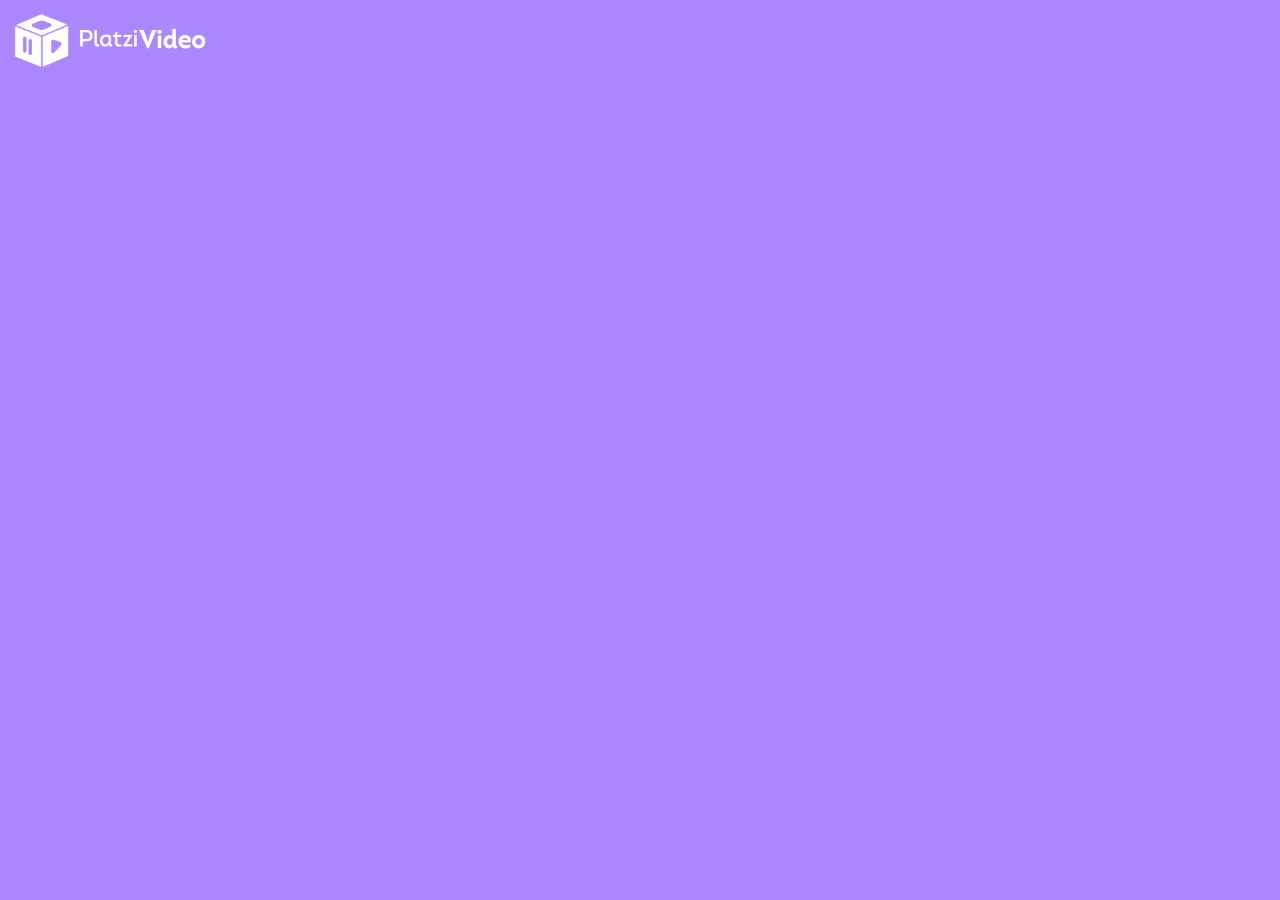
==== index.html @ b5d3c6d9 "First commit" ====
<!DOCTYPE html>
<html lang="en">
<head>
    <meta charset="UTF-8">
    <meta http-equiv="X-UA-Compatible" content="IE=edge">
    <meta name="viewport" content="width=device-width, initial-scale=1.0">
    <title>Platzi video</title>
    <link rel="stylesheet" href="style.css">
</head>
<body>
    <header class="header">
        <img class="header__img" src="imgs/logo_platzi_video.png" alt="Logo de Platzi video">
    </header>
</body>
</html>
---- style.css ----
* {
    box-sizing: border-box;
    margin: 0;
    background-color: #AB88FF;
}

html {
    font-size: 62.5%;
}

.header {
    width: 100%;
    height: 80px;
}

.header__img {
    width: 200px;
    margin-top: 10px;
    margin-left: 10px;
}
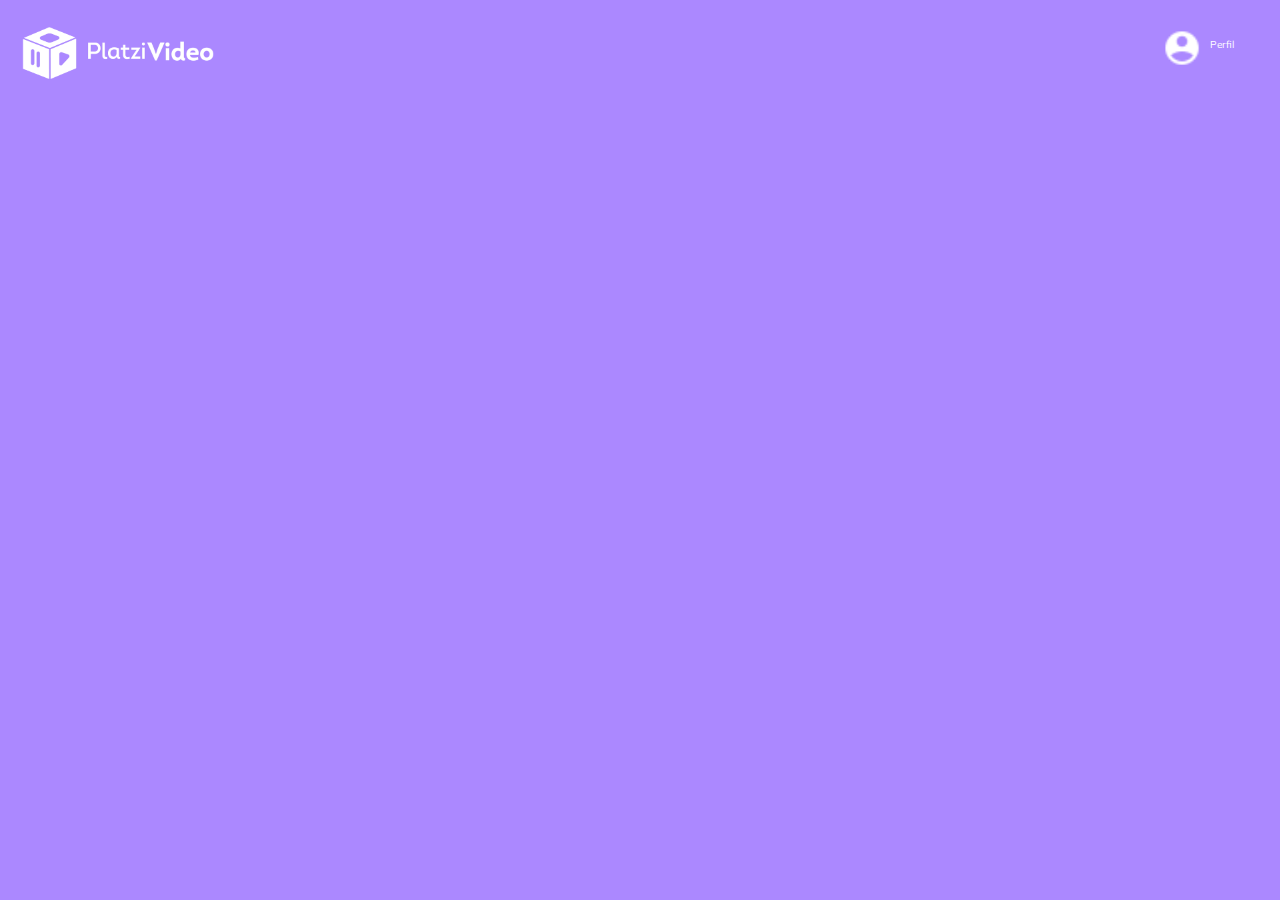
==== commit 642a87f0: "Added styles header__menu" ====
--- a/index.html
+++ b/index.html
@@ -6,10 +6,23 @@
     <meta name="viewport" content="width=device-width, initial-scale=1.0">
     <title>Platzi video</title>
     <link rel="stylesheet" href="style.css">
+    <link rel="preconnect" href="https://fonts.googleapis.com">
+<link rel="preconnect" href="https://fonts.gstatic.com" crossorigin>
+<link href="https://fonts.googleapis.com/css2?family=Mulish:wght@300;500&display=swap" rel="stylesheet">
 </head>
 <body>
     <header class="header">
         <img class="header__img" src="imgs/logo_platzi_video.png" alt="Logo de Platzi video">
+        <div class="header__menu">
+            <div class="header__menu--profile">
+                <img src="imgs/icon_user.png" alt="User icon"/>
+                <p>Perfil</p>
+            </div>
+            <ul>
+                <li><a href="/">Cuenta</a></li>
+                <li><a href="/">Cerrar sesión</a></li>
+            </ul>
+        </div>
     </header>
 </body>
 </html>--- a/style.css
+++ b/style.css
@@ -1,20 +1,72 @@
 * {
     box-sizing: border-box;
-    margin: 0;
     background-color: #AB88FF;
 }
 
 html {
     font-size: 62.5%;
+    font-family: 'Mulish', sans-serif;
 }
 
 .header {
     width: 100%;
     height: 80px;
+    display: flex;
+    justify-content: space-between;
+    align-items: center;
 }
 
 .header__img {
     width: 200px;
     margin-top: 10px;
     margin-left: 10px;
+}
+
+.header__menu {
+    margin-right: 30px;
+}
+
+.header__menu ul {
+    display: none;
+    list-style: none;
+    padding: 0;
+    position: absolute;
+    width: 100px;
+    text-align: right;
+    margin: 0 0 0 -30px;
+}
+
+.header__menu:hover ul, ul:hover {
+    display: block;
+}
+
+.header__menu li {
+    margin: 10px 0px;
+}
+
+.header__menu li a {
+    color: white;
+    text-decoration: none;
+}
+
+.header__menu li a:hover {
+    color: white;
+    text-decoration: underline;
+}
+
+.header__menu--profile {
+    margin-right: 8px;
+    display: flex;
+}
+
+.header__menu--profile img {
+    margin-right: 8px;
+    width: 40px;
+    height: 40px;
+    align-items: center;
+}
+
+.header__menu--profile p {
+    color: white;
+    align-items: center;
 }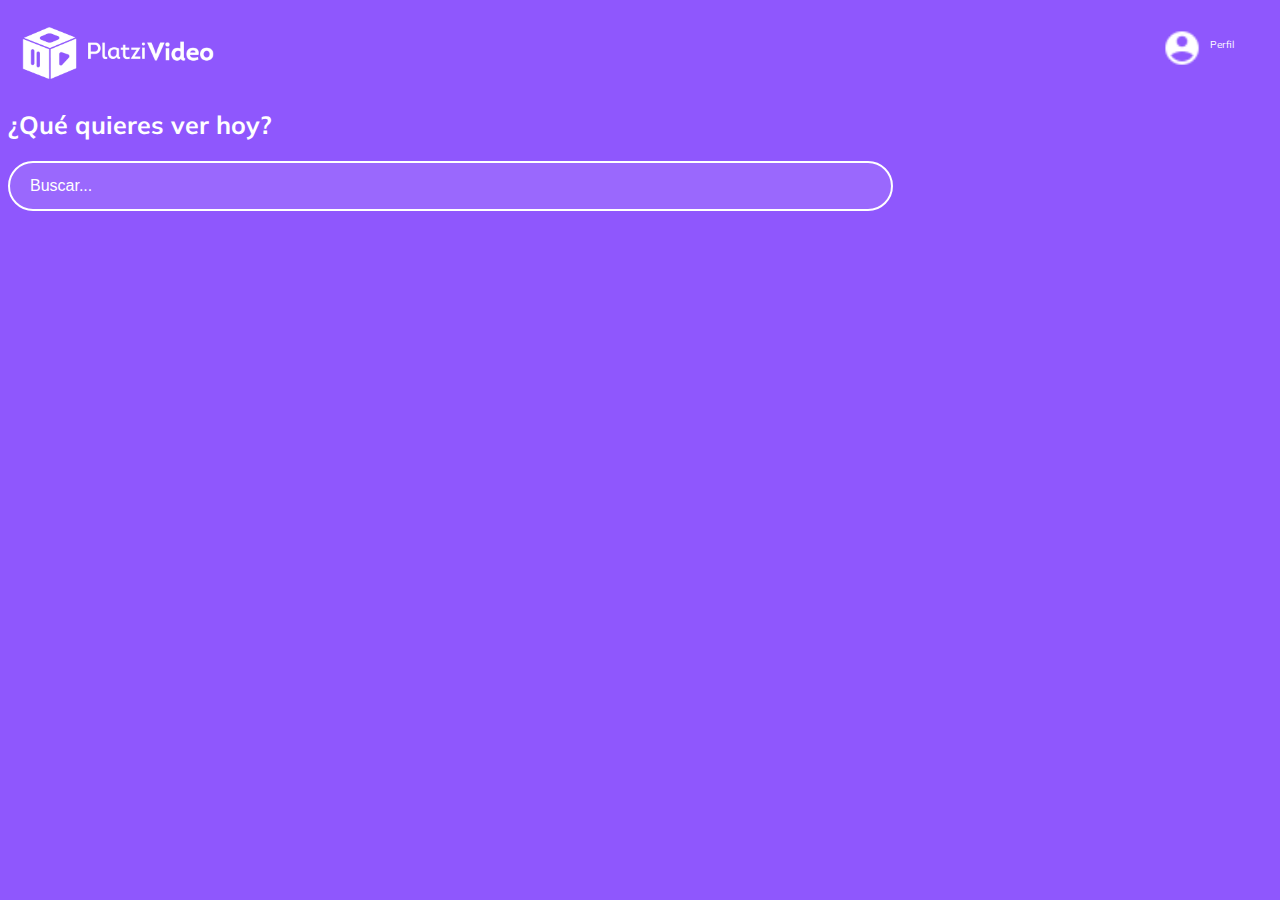
==== commit 74bb5583: "Added browser" ====
--- a/index.html
+++ b/index.html
@@ -1,28 +1,39 @@
 <!DOCTYPE html>
 <html lang="en">
-<head>
-    <meta charset="UTF-8">
-    <meta http-equiv="X-UA-Compatible" content="IE=edge">
-    <meta name="viewport" content="width=device-width, initial-scale=1.0">
+  <head>
+    <meta charset="UTF-8" />
+    <meta http-equiv="X-UA-Compatible" content="IE=edge" />
+    <meta name="viewport" content="width=device-width, initial-scale=1.0" />
     <title>Platzi video</title>
-    <link rel="stylesheet" href="style.css">
-    <link rel="preconnect" href="https://fonts.googleapis.com">
-<link rel="preconnect" href="https://fonts.gstatic.com" crossorigin>
-<link href="https://fonts.googleapis.com/css2?family=Mulish:wght@300;500&display=swap" rel="stylesheet">
-</head>
-<body>
+    <link rel="stylesheet" href="style.css" />
+    <link rel="preconnect" href="https://fonts.googleapis.com" />
+    <link rel="preconnect" href="https://fonts.gstatic.com" crossorigin />
+    <link
+      href="https://fonts.googleapis.com/css2?family=Mulish:wght@300;500&display=swap"
+      rel="stylesheet"
+    />
+  </head>
+  <body>
     <header class="header">
-        <img class="header__img" src="imgs/logo_platzi_video.png" alt="Logo de Platzi video">
-        <div class="header__menu">
-            <div class="header__menu--profile">
-                <img src="imgs/icon_user.png" alt="User icon"/>
-                <p>Perfil</p>
-            </div>
-            <ul>
-                <li><a href="/">Cuenta</a></li>
-                <li><a href="/">Cerrar sesión</a></li>
-            </ul>
+      <img
+        class="header__img"
+        src="imgs/logo_platzi_video.png"
+        alt="Logo de Platzi video"
+      />
+      <div class="header__menu">
+        <div class="header__menu--profile">
+          <img src="imgs/icon_user.png" alt="User icon" />
+          <p>Perfil</p>
         </div>
+        <ul>
+          <li><a href="/">Cuenta</a></li>
+          <li><a href="/">Cerrar sesión</a></li>
+        </ul>
+      </div>
     </header>
-</body>
-</html>+    <section class="main">
+        <h2 class="main__title">¿Qué quieres ver hoy?</h2>
+        <input class="input" type="text" placeholder="Buscar...">
+    </section>
+  </body>
+</html>
--- a/style.css
+++ b/style.css
@@ -1,11 +1,14 @@
 * {
     box-sizing: border-box;
-    background-color: #AB88FF;
 }
 
 html {
     font-size: 62.5%;
     font-family: 'Mulish', sans-serif;
+}
+
+body {
+    background-color: #8F57FD
 }
 
 .header {
@@ -69,4 +72,28 @@
 .header__menu--profile p {
     color: white;
     align-items: center;
+}
+
+.main {
+    height: 300px;
+}
+
+.main__title {
+    color: white;
+    font-size: 2.5rem;
+}
+
+.input {
+    background-color: rgba(255, 255, 255, 0.1);
+    border: 2px solid white;
+    border-radius: 25px;
+    color: white;
+    font-size: 1.6rem;
+    height: 50px;
+    padding: 0 20px;
+    width: 70%;
+}
+
+::placeholder {
+    color: white;
 }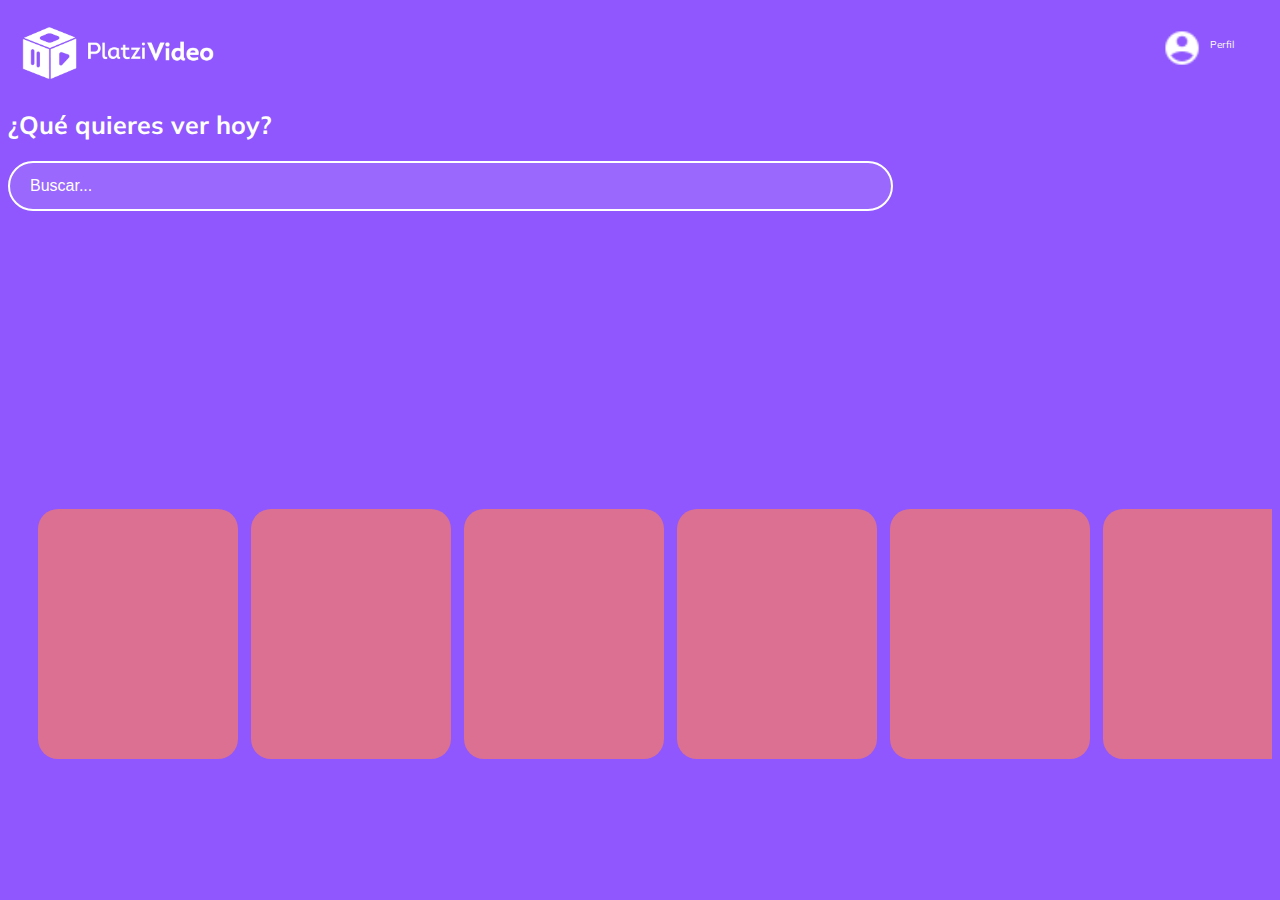
==== commit 4f048fcd: "Added carousel" ====
--- a/index.html
+++ b/index.html
@@ -35,5 +35,27 @@
         <h2 class="main__title">¿Qué quieres ver hoy?</h2>
         <input class="input" type="text" placeholder="Buscar...">
     </section>
+    <section class="carousel">
+        <div class="carousel__container">
+            <div class="carousel__item">
+
+            </div>
+            <div class="carousel__item">
+
+            </div>
+            <div class="carousel__item">
+
+            </div>
+            <div class="carousel__item">
+
+            </div>
+            <div class="carousel__item">
+
+            </div>
+            <div class="carousel__item">
+
+            </div>
+        </div>
+    </section>
   </body>
 </html>
--- a/style.css
+++ b/style.css
@@ -96,4 +96,43 @@
 
 ::placeholder {
     color: white;
-}+}
+
+.carousel {
+    width: 100%;
+    overflow: scroll;
+    padding: 30px;
+    position: relative;
+}
+
+.carousel__container {
+    white-space: nowrap;
+    margin: 70px 0;
+    padding-bottom: 10px;
+}
+
+.carousel__item {
+    background-color: palevioletred;
+    width: 200px;
+    height: 250px;
+    border-radius: 20px;
+    overflow: hidden;
+    margin-right: 10px;
+    display: inline-block;
+    cursor: pointer;
+    transition: 450ms all;
+    transform-origin: center left;
+}
+
+.carousel__item:hover ~ .carousel__item {
+    transform: translate3d(100px, 0, 0);
+}
+
+.carousel__container:hover .carousel__item {
+    opacity: 0.3;
+}
+
+.carousel__container:hover .carousel__item:hover {
+    transform: scale(1.5);
+    opacity: 1;
+}
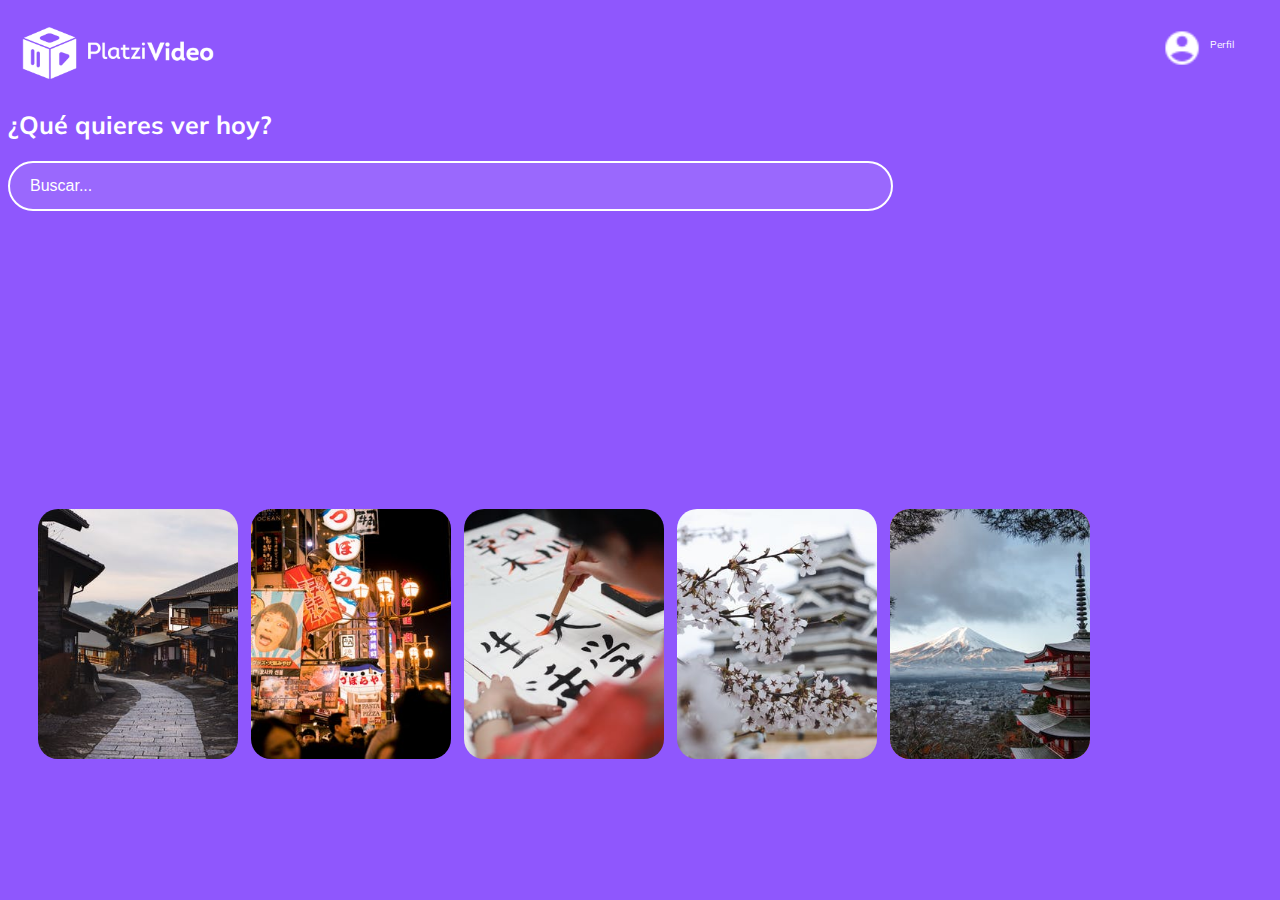
==== commit 417b6563: "Added images in the carousel" ====
--- a/index.html
+++ b/index.html
@@ -22,7 +22,7 @@
       />
       <div class="header__menu">
         <div class="header__menu--profile">
-          <img src="imgs/icon_user.png" alt="User icon" />
+          <img src="icons/icon_user.png" alt="User icon" />
           <p>Perfil</p>
         </div>
         <ul>
@@ -32,30 +32,77 @@
       </div>
     </header>
     <section class="main">
-        <h2 class="main__title">¿Qué quieres ver hoy?</h2>
-        <input class="input" type="text" placeholder="Buscar...">
+      <h2 class="main__title">¿Qué quieres ver hoy?</h2>
+      <input class="input" type="text" placeholder="Buscar..." />
     </section>
     <section class="carousel">
-        <div class="carousel__container">
-            <div class="carousel__item">
-
-            </div>
-            <div class="carousel__item">
-
-            </div>
-            <div class="carousel__item">
-
-            </div>
-            <div class="carousel__item">
-
-            </div>
-            <div class="carousel__item">
-
-            </div>
-            <div class="carousel__item">
-
-            </div>
+      <div class="carousel__container">
+        <div class="carousel-item">
+          <img
+            class="carousel-item__img"
+            src="imgs/japan_1.jpeg"
+            alt="japan houses"
+          />
+          <div class="carousel-item__details">
+            <img src="icons/play_icon.png" alt="Play" />
+            <img src="icons/plus_icon.png" alt="Plus" />
+          </div>
+          <p class="carousel-item__details--title">Título descriptivo</p>
+          <p class="carousel-item__details--subtitle">2019 16+ 114 min</p>
         </div>
+        <div class="carousel-item">
+            <img
+            class="carousel-item__img"
+            src="imgs/japan_2.jpeg"
+            alt="japan downtown"
+          />
+          <div class="carousel-item__details">
+            <img src="icons/play_icon.png" alt="Play" />
+            <img src="icons/plus_icon.png" alt="Plus" />
+          </div>
+          <p class="carousel-item__details--title">Título descriptivo</p>
+          <p class="carousel-item__details--subtitle">2019 16+ 114 min</p>
+        </div>
+        <div class="carousel-item">
+            <img
+            class="carousel-item__img"
+            src="imgs/japan_3.jpeg"
+            alt="japan letters"
+          />
+          <div class="carousel-item__details">
+            <img src="icons/play_icon.png" alt="Play" />
+            <img src="icons/plus_icon.png" alt="Plus" />
+          </div>
+          <p class="carousel-item__details--title">Título descriptivo</p>
+          <p class="carousel-item__details--subtitle">2019 16+ 114 min</p>
+        </div>
+        <div class="carousel-item">
+            <img
+            class="carousel-item__img"
+            src="imgs/japan_4.jpeg"
+            alt="japan sakura"
+          />
+          <div class="carousel-item__details">
+            <img src="icons/play_icon.png" alt="Play" />
+            <img src="icons/plus_icon.png" alt="Plus" />
+          </div>
+          <p class="carousel-item__details--title">Título descriptivo</p>
+          <p class="carousel-item__details--subtitle">2019 16+ 114 min</p>
+        </div>
+        <div class="carousel-item">
+            <img
+            class="carousel-item__img"
+            src="imgs/japan_5.jpeg"
+            alt="japan castle"
+          />
+          <div class="carousel-item__details">
+            <img src="icons/play_icon.png" alt="Play" />
+            <img src="icons/plus_icon.png" alt="Plus" />
+          </div>
+          <p class="carousel-item__details--title">Título descriptivo</p>
+          <p class="carousel-item__details--subtitle">2019 16+ 114 min</p>
+        </div>
+      </div>
     </section>
   </body>
 </html>
--- a/style.css
+++ b/style.css
@@ -111,7 +111,7 @@
     padding-bottom: 10px;
 }
 
-.carousel__item {
+.carousel-item {
     background-color: palevioletred;
     width: 200px;
     height: 250px;
@@ -122,17 +122,40 @@
     cursor: pointer;
     transition: 450ms all;
     transform-origin: center left;
+    position: relative;
 }
 
-.carousel__item:hover ~ .carousel__item {
+.carousel-item:hover ~ .carousel-item {
     transform: translate3d(100px, 0, 0);
 }
 
-.carousel__container:hover .carousel__item {
+.carousel__container:hover .carousel-item {
     opacity: 0.3;
 }
 
-.carousel__container:hover .carousel__item:hover {
+.carousel__container:hover .carousel-item:hover {
     transform: scale(1.5);
     opacity: 1;
 }
+
+.carousel-item__img {
+    width: 200px;
+    height: 250px;
+    object-fit: cover;
+}
+.carousel-item__details {
+    background: linear-gradient(to top, rgba(0, 0, 0, 0.9) 0%, rgba(0, 0, 0, 0) 100%);
+    font-size: 10px;
+    opacity: 0;
+    transition: 450ms opacity;
+    padding: 10px;
+    position: absolute;
+    top: 0;
+    left: 0;
+    right: 0;
+    bottom: 0;
+}
+
+.carousel-item__details:hover {
+    opacity: 1;
+}
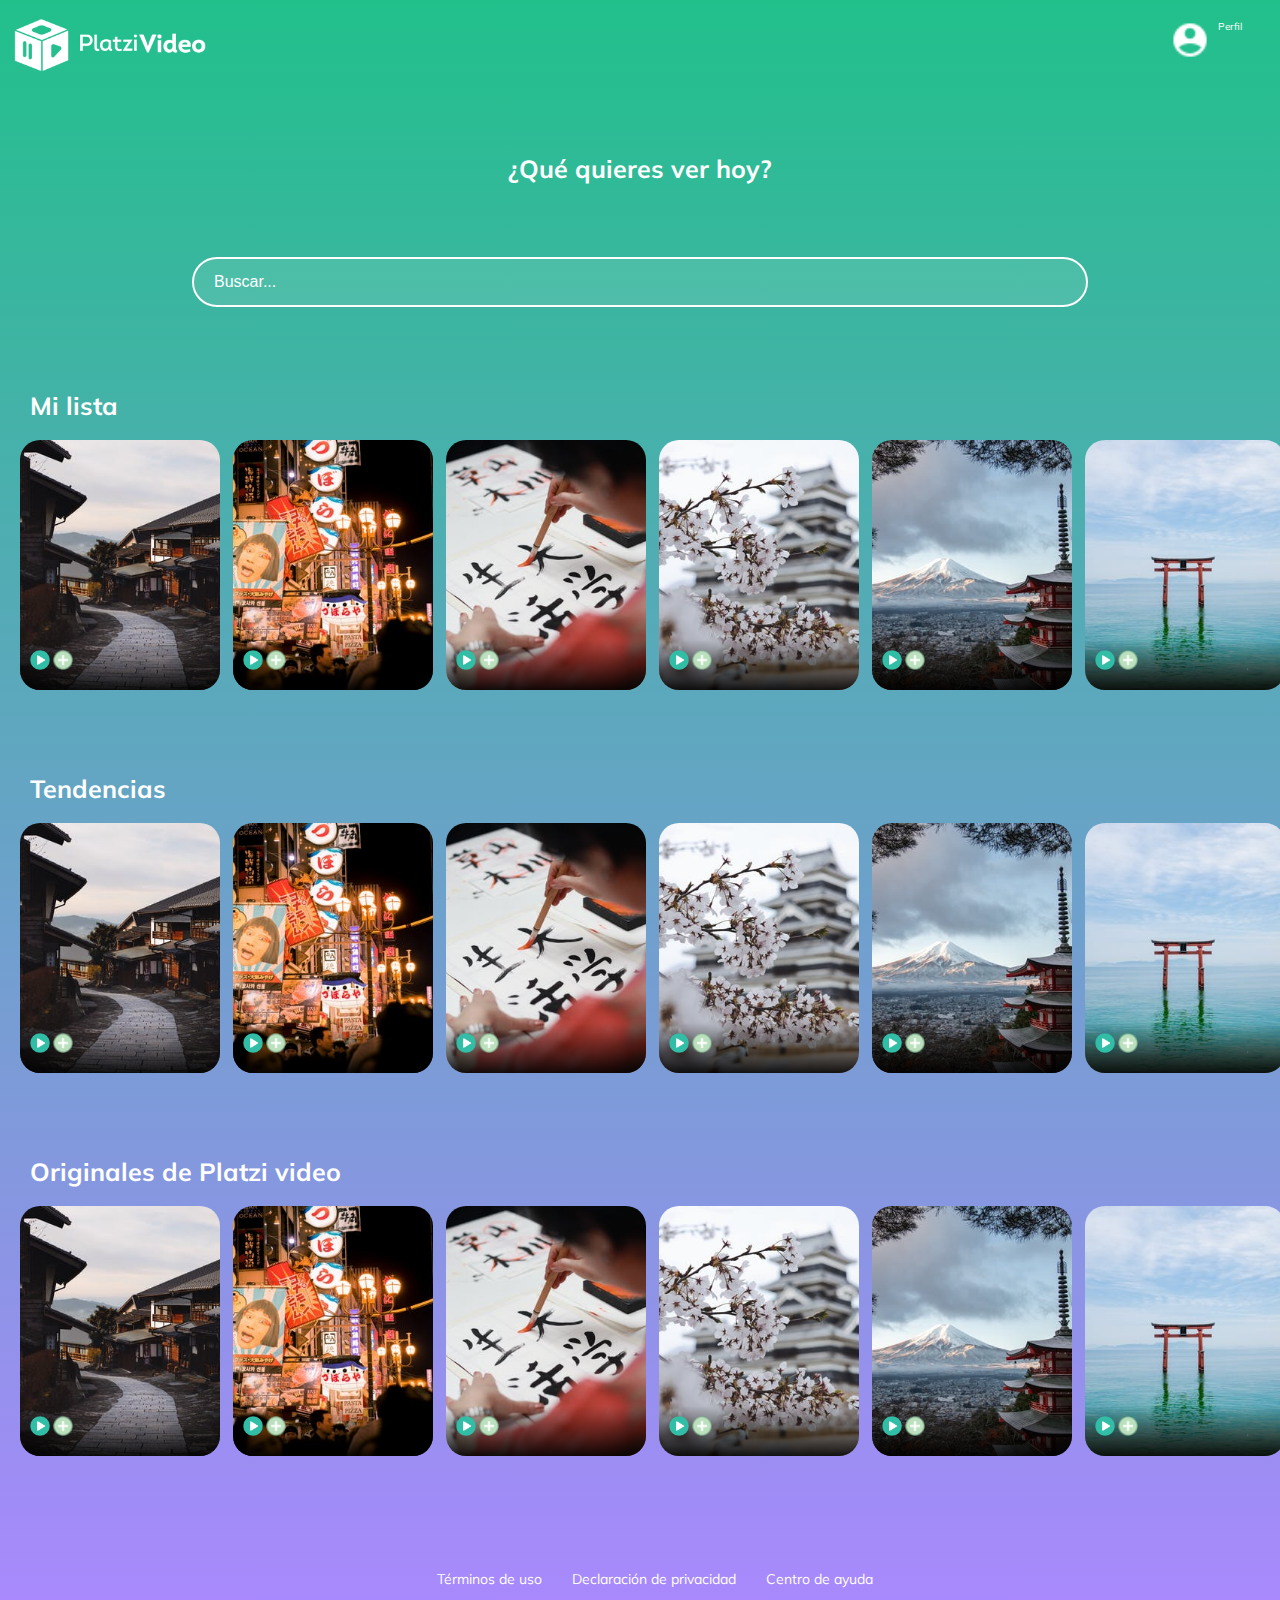
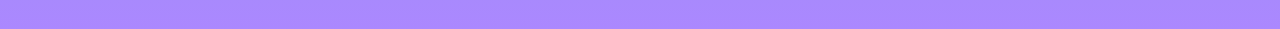
==== commit 228493af: "Added styles to carousels and improved layout" ====
--- a/index.html
+++ b/index.html
@@ -35,6 +35,7 @@
       <h2 class="main__title">¿Qué quieres ver hoy?</h2>
       <input class="input" type="text" placeholder="Buscar..." />
     </section>
+    <h2 class="categories__title">Mi lista</h2>
     <section class="carousel">
       <div class="carousel__container">
         <div class="carousel-item">
@@ -51,7 +52,7 @@
           <p class="carousel-item__details--subtitle">2019 16+ 114 min</p>
         </div>
         <div class="carousel-item">
-            <img
+          <img
             class="carousel-item__img"
             src="imgs/japan_2.jpeg"
             alt="japan downtown"
@@ -64,7 +65,7 @@
           <p class="carousel-item__details--subtitle">2019 16+ 114 min</p>
         </div>
         <div class="carousel-item">
-            <img
+          <img
             class="carousel-item__img"
             src="imgs/japan_3.jpeg"
             alt="japan letters"
@@ -77,7 +78,7 @@
           <p class="carousel-item__details--subtitle">2019 16+ 114 min</p>
         </div>
         <div class="carousel-item">
-            <img
+          <img
             class="carousel-item__img"
             src="imgs/japan_4.jpeg"
             alt="japan sakura"
@@ -90,7 +91,7 @@
           <p class="carousel-item__details--subtitle">2019 16+ 114 min</p>
         </div>
         <div class="carousel-item">
-            <img
+          <img
             class="carousel-item__img"
             src="imgs/japan_5.jpeg"
             alt="japan castle"
@@ -102,7 +103,308 @@
           <p class="carousel-item__details--title">Título descriptivo</p>
           <p class="carousel-item__details--subtitle">2019 16+ 114 min</p>
         </div>
+        <div class="carousel-item">
+          <img
+            class="carousel-item__img"
+            src="imgs/japan_6.jpeg"
+            alt="japan door"
+          />
+          <div class="carousel-item__details">
+            <img src="icons/play_icon.png" alt="Play" />
+            <img src="icons/plus_icon.png" alt="Plus" />
+          </div>
+          <p class="carousel-item__details--title">Título descriptivo</p>
+          <p class="carousel-item__details--subtitle">2019 16+ 114 min</p>
+        </div>
+        <div class="carousel-item">
+          <img
+            class="carousel-item__img"
+            src="imgs/japan_7.jpeg"
+            alt="japan mask"
+          />
+          <div class="carousel-item__details">
+            <img src="icons/play_icon.png" alt="Play" />
+            <img src="icons/plus_icon.png" alt="Plus" />
+          </div>
+          <p class="carousel-item__details--title">Título descriptivo</p>
+          <p class="carousel-item__details--subtitle">2019 16+ 114 min</p>
+        </div>
+        <div class="carousel-item">
+          <img
+            class="carousel-item__img"
+            src="imgs/japan_8.jpeg"
+            alt="japan tower"
+          />
+          <div class="carousel-item__details">
+            <img src="icons/play_icon.png" alt="Play" />
+            <img src="icons/plus_icon.png" alt="Plus" />
+          </div>
+          <p class="carousel-item__details--title">Título descriptivo</p>
+          <p class="carousel-item__details--subtitle">2019 16+ 114 min</p>
+        </div>
+        <div class="carousel-item">
+          <img
+            class="carousel-item__img"
+            src="imgs/japan_9.jpeg"
+            alt="japanese montain"
+          />
+          <div class="carousel-item__details">
+            <img src="icons/play_icon.png" alt="Play" />
+            <img src="icons/plus_icon.png" alt="Plus" />
+          </div>
+          <p class="carousel-item__details--title">Título descriptivo</p>
+          <p class="carousel-item__details--subtitle">2019 16+ 114 min</p>
+        </div>
       </div>
     </section>
+    <h2 class="categories__title">Tendencias</h2>
+    <section class="carousel">
+      <div class="carousel__container">
+        <div class="carousel-item">
+          <img
+            class="carousel-item__img"
+            src="imgs/japan_1.jpeg"
+            alt="japan houses"
+          />
+          <div class="carousel-item__details">
+            <img src="icons/play_icon.png" alt="Play" />
+            <img src="icons/plus_icon.png" alt="Plus" />
+          </div>
+          <p class="carousel-item__details--title">Título descriptivo</p>
+          <p class="carousel-item__details--subtitle">2019 16+ 114 min</p>
+        </div>
+        <div class="carousel-item">
+          <img
+            class="carousel-item__img"
+            src="imgs/japan_2.jpeg"
+            alt="japan downtown"
+          />
+          <div class="carousel-item__details">
+            <img src="icons/play_icon.png" alt="Play" />
+            <img src="icons/plus_icon.png" alt="Plus" />
+          </div>
+          <p class="carousel-item__details--title">Título descriptivo</p>
+          <p class="carousel-item__details--subtitle">2019 16+ 114 min</p>
+        </div>
+        <div class="carousel-item">
+          <img
+            class="carousel-item__img"
+            src="imgs/japan_3.jpeg"
+            alt="japan letters"
+          />
+          <div class="carousel-item__details">
+            <img src="icons/play_icon.png" alt="Play" />
+            <img src="icons/plus_icon.png" alt="Plus" />
+          </div>
+          <p class="carousel-item__details--title">Título descriptivo</p>
+          <p class="carousel-item__details--subtitle">2019 16+ 114 min</p>
+        </div>
+        <div class="carousel-item">
+          <img
+            class="carousel-item__img"
+            src="imgs/japan_4.jpeg"
+            alt="japan sakura"
+          />
+          <div class="carousel-item__details">
+            <img src="icons/play_icon.png" alt="Play" />
+            <img src="icons/plus_icon.png" alt="Plus" />
+          </div>
+          <p class="carousel-item__details--title">Título descriptivo</p>
+          <p class="carousel-item__details--subtitle">2019 16+ 114 min</p>
+        </div>
+        <div class="carousel-item">
+          <img
+            class="carousel-item__img"
+            src="imgs/japan_5.jpeg"
+            alt="japan castle"
+          />
+          <div class="carousel-item__details">
+            <img src="icons/play_icon.png" alt="Play" />
+            <img src="icons/plus_icon.png" alt="Plus" />
+          </div>
+          <p class="carousel-item__details--title">Título descriptivo</p>
+          <p class="carousel-item__details--subtitle">2019 16+ 114 min</p>
+        </div>
+        <div class="carousel-item">
+          <img
+            class="carousel-item__img"
+            src="imgs/japan_6.jpeg"
+            alt="japan door"
+          />
+          <div class="carousel-item__details">
+            <img src="icons/play_icon.png" alt="Play" />
+            <img src="icons/plus_icon.png" alt="Plus" />
+          </div>
+          <p class="carousel-item__details--title">Título descriptivo</p>
+          <p class="carousel-item__details--subtitle">2019 16+ 114 min</p>
+        </div>
+        <div class="carousel-item">
+          <img
+            class="carousel-item__img"
+            src="imgs/japan_7.jpeg"
+            alt="japan mask"
+          />
+          <div class="carousel-item__details">
+            <img src="icons/play_icon.png" alt="Play" />
+            <img src="icons/plus_icon.png" alt="Plus" />
+          </div>
+          <p class="carousel-item__details--title">Título descriptivo</p>
+          <p class="carousel-item__details--subtitle">2019 16+ 114 min</p>
+        </div>
+        <div class="carousel-item">
+          <img
+            class="carousel-item__img"
+            src="imgs/japan_8.jpeg"
+            alt="japan tower"
+          />
+          <div class="carousel-item__details">
+            <img src="icons/play_icon.png" alt="Play" />
+            <img src="icons/plus_icon.png" alt="Plus" />
+          </div>
+          <p class="carousel-item__details--title">Título descriptivo</p>
+          <p class="carousel-item__details--subtitle">2019 16+ 114 min</p>
+        </div>
+        <div class="carousel-item">
+          <img
+            class="carousel-item__img"
+            src="imgs/japan_9.jpeg"
+            alt="japanese montain"
+          />
+          <div class="carousel-item__details">
+            <img src="icons/play_icon.png" alt="Play" />
+            <img src="icons/plus_icon.png" alt="Plus" />
+          </div>
+          <p class="carousel-item__details--title">Título descriptivo</p>
+          <p class="carousel-item__details--subtitle">2019 16+ 114 min</p>
+        </div>
+      </div>
+    </section>
+    <h2 class="categories__title">Originales de Platzi video</h2>
+    <section class="carousel">
+      <div class="carousel__container">
+        <div class="carousel-item">
+          <img
+            class="carousel-item__img"
+            src="imgs/japan_1.jpeg"
+            alt="japan houses"
+          />
+          <div class="carousel-item__details">
+            <img src="icons/play_icon.png" alt="Play" />
+            <img src="icons/plus_icon.png" alt="Plus" />
+          </div>
+          <p class="carousel-item__details--title">Título descriptivo</p>
+          <p class="carousel-item__details--subtitle">2019 16+ 114 min</p>
+        </div>
+        <div class="carousel-item">
+          <img
+            class="carousel-item__img"
+            src="imgs/japan_2.jpeg"
+            alt="japan downtown"
+          />
+          <div class="carousel-item__details">
+            <img src="icons/play_icon.png" alt="Play" />
+            <img src="icons/plus_icon.png" alt="Plus" />
+          </div>
+          <p class="carousel-item__details--title">Título descriptivo</p>
+          <p class="carousel-item__details--subtitle">2019 16+ 114 min</p>
+        </div>
+        <div class="carousel-item">
+          <img
+            class="carousel-item__img"
+            src="imgs/japan_3.jpeg"
+            alt="japan letters"
+          />
+          <div class="carousel-item__details">
+            <img src="icons/play_icon.png" alt="Play" />
+            <img src="icons/plus_icon.png" alt="Plus" />
+          </div>
+          <p class="carousel-item__details--title">Título descriptivo</p>
+          <p class="carousel-item__details--subtitle">2019 16+ 114 min</p>
+        </div>
+        <div class="carousel-item">
+          <img
+            class="carousel-item__img"
+            src="imgs/japan_4.jpeg"
+            alt="japan sakura"
+          />
+          <div class="carousel-item__details">
+            <img src="icons/play_icon.png" alt="Play" />
+            <img src="icons/plus_icon.png" alt="Plus" />
+          </div>
+          <p class="carousel-item__details--title">Título descriptivo</p>
+          <p class="carousel-item__details--subtitle">2019 16+ 114 min</p>
+        </div>
+        <div class="carousel-item">
+          <img
+            class="carousel-item__img"
+            src="imgs/japan_5.jpeg"
+            alt="japan castle"
+          />
+          <div class="carousel-item__details">
+            <img src="icons/play_icon.png" alt="Play" />
+            <img src="icons/plus_icon.png" alt="Plus" />
+          </div>
+          <p class="carousel-item__details--title">Título descriptivo</p>
+          <p class="carousel-item__details--subtitle">2019 16+ 114 min</p>
+        </div>
+        <div class="carousel-item">
+          <img
+            class="carousel-item__img"
+            src="imgs/japan_6.jpeg"
+            alt="japan door"
+          />
+          <div class="carousel-item__details">
+            <img src="icons/play_icon.png" alt="Play" />
+            <img src="icons/plus_icon.png" alt="Plus" />
+          </div>
+          <p class="carousel-item__details--title">Título descriptivo</p>
+          <p class="carousel-item__details--subtitle">2019 16+ 114 min</p>
+        </div>
+        <div class="carousel-item">
+          <img
+            class="carousel-item__img"
+            src="imgs/japan_7.jpeg"
+            alt="japan mask"
+          />
+          <div class="carousel-item__details">
+            <img src="icons/play_icon.png" alt="Play" />
+            <img src="icons/plus_icon.png" alt="Plus" />
+          </div>
+          <p class="carousel-item__details--title">Título descriptivo</p>
+          <p class="carousel-item__details--subtitle">2019 16+ 114 min</p>
+        </div>
+        <div class="carousel-item">
+          <img
+            class="carousel-item__img"
+            src="imgs/japan_8.jpeg"
+            alt="japan tower"
+          />
+          <div class="carousel-item__details">
+            <img src="icons/play_icon.png" alt="Play" />
+            <img src="icons/plus_icon.png" alt="Plus" />
+          </div>
+          <p class="carousel-item__details--title">Título descriptivo</p>
+          <p class="carousel-item__details--subtitle">2019 16+ 114 min</p>
+        </div>
+        <div class="carousel-item">
+          <img
+            class="carousel-item__img"
+            src="imgs/japan_9.jpeg"
+            alt="japanese montain"
+          />
+          <div class="carousel-item__details">
+            <img src="icons/play_icon.png" alt="Play" />
+            <img src="icons/plus_icon.png" alt="Plus" />
+          </div>
+          <p class="carousel-item__details--title">Título descriptivo</p>
+          <p class="carousel-item__details--subtitle">2019 16+ 114 min</p>
+        </div>
+      </div>
+    </section>
+    <footer class="footer">
+      <a href="#">Términos de uso</a>
+      <a href="#">Declaración de privacidad</a>
+      <a href="#">Centro de ayuda</a>
+    </footer>
   </body>
 </html>
--- a/style.css
+++ b/style.css
@@ -1,5 +1,6 @@
 * {
     box-sizing: border-box;
+    margin: 0;
 }
 
 html {
@@ -8,7 +9,7 @@
 }
 
 body {
-    background-color: #8F57FD
+    background: linear-gradient(#21C08B, #AB88FF);
 }
 
 .header {
@@ -76,6 +77,11 @@
 
 .main {
     height: 300px;
+    display: flex;
+    flex-direction: column;
+    align-items: center;
+    justify-content: space-evenly;
+
 }
 
 .main__title {
@@ -98,21 +104,33 @@
     color: white;
 }
 
+.categories__title {
+    color: white;
+    font-size: 2.5rem;
+    position: absolute;
+    padding-left: 30px;
+    width: 100%;
+    margin-top: 10px;
+}
+
 .carousel {
     width: 100%;
-    overflow: scroll;
-    padding: 30px;
+    overflow-x: scroll;
+    padding: 20px;
     position: relative;
 }
+
+/* .carousel::-webkit-scrollbar {
+    display: none;
+} */
 
 .carousel__container {
     white-space: nowrap;
-    margin: 70px 0;
+    margin: 40px 0;
     padding-bottom: 10px;
 }
 
 .carousel-item {
-    background-color: palevioletred;
     width: 200px;
     height: 250px;
     border-radius: 20px;
@@ -146,16 +164,40 @@
 .carousel-item__details {
     background: linear-gradient(to top, rgba(0, 0, 0, 0.9) 0%, rgba(0, 0, 0, 0) 100%);
     font-size: 10px;
-    opacity: 0;
+    opacity: 1;
     transition: 450ms opacity;
     padding: 10px;
     position: absolute;
-    top: 0;
+    top: 200px;
     left: 0;
     right: 0;
     bottom: 0;
 }
 
+.carousel-item__details > img {
+    width: 20px;
+}
+
 .carousel-item__details:hover {
     opacity: 1;
 }
+
+.footer {
+    display: flex;
+    align-items: center;
+    justify-content: center;
+    height: 100px;
+    width: 100%;
+}
+
+.footer a {
+    font-size: 1.4rem;
+    color: white;
+    text-decoration: none;
+    cursor: pointer;
+    padding-left: 30px;
+}
+
+.footer a:hover {
+    text-decoration: underline;
+}
